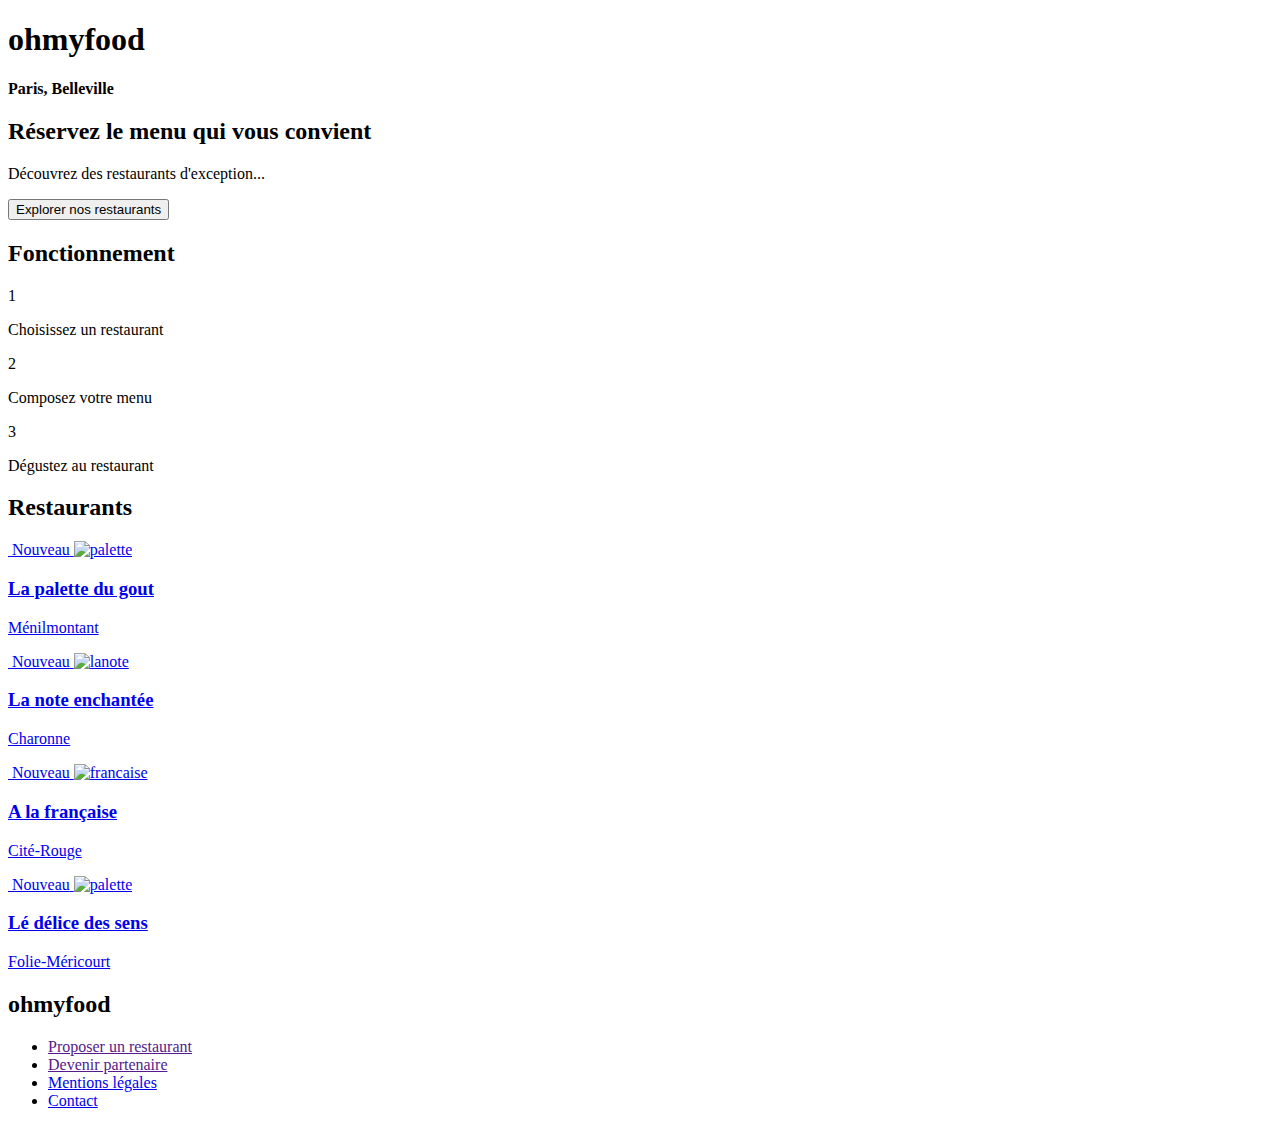
==== index.html @ 58472e7c "Add files via upload" ====
<!DOCTYPE html>
<html lang="en">
    <head>
        <meta charset="UTF-8">
        <meta name="viewport" content="width=device-width, initial-scale=1.0">
        <link rel="stylesheet" href="https://use.fontawesome.com/releases/v5.15.1/css/all.css" integrity="sha384-vp86vTRFVJgpjF9jiIGPEEqYqlDwgyBgEF109VFjmqGmIY/Y4HV4d3Gp2irVfcrp" crossorigin="anonymous">
        <link href="https://fonts.googleapis.com/css2?family=Shrikhand&display=swap" rel="stylesheet" />
        <link href="https://fonts.googleapis.com/css2?family=Roboto&display=swap" rel="stylesheet" />
        <title>ohmyfood</title>
    <link rel="stylesheet" href="sass/style.css">
    </head>
    <body>
        <header class="header-title">
            <h1>ohmyfood</h1>
            <div class="wrapper">
            <nav class="localisation">
                <i class="fas fa-map-marker-alt mapmarker"></i>
                <p><strong> Paris, Belleville</strong></p>
            </div>
            </nav>
        
        <section class="discover">
            <h2 class="reserve">Réservez le menu qui vous convient</h2>
            <p>Découvrez des restaurants d'exception...</p>
            <button type="submit" class="btn">Explorer nos restaurants</button>
            <div class="container"> 
        </section>
        </header>
    
        <section class="index-section-function">
            <h2 class="index">Fonctionnement</h2>
            <div class="index-function">
              <div class="index-block">
                <div class="step">1</div>
                <i class="fas fa-mobile-alt"></i>
                <p>Choisissez un restaurant</p>
              </div>
              <div class="index-block">
                <div class="step">2</div>
                <i class="fas fa-list"></i>
                <p>Composez votre menu</p>
              </div>
              <div class="index-block">
                <div class="step">3</div>
                <i class="fas fa-store"></i>
                <p>Dégustez au restaurant</p>
              </div>
            </div>
          </section>
    
          <section class="index-section-restos">
            <h2 class="index">Restaurants</h2>
            <div class="index-restaurants">
                <a href="palettegout.html">
                    <image>
                      <span class="click-new">Nouveau</span>
                      <img class="view" src="../images/palette.jpg" 
                       alt="palette" src="../images/palette.jpg" />
                      <caption>
                        <div>
                          <h3 class="index">La palette du gout</h3>
                          <i class="fas fa-heart"></i>
                        </div>
                        <p>Ménilmontant</p>
                      </caption>
                    </image>
                </a>
    
                <a href="lanote.html">
                    <image>
                      <span class="click-new">Nouveau</span>
                      <img class="view" src="../images/lanote.jpg" 
                       alt="lanote" src="../images/lanote.jpg" />
                      <caption>
                        <div>
                          <h3 class="index">La note enchantée</h3>
                          <i class="fas fa-heart"></i>
                        </div>
                        <p>Charonne</p>
                      </caption>
                    </image>
                </a>
    
                <a href="alafrancaise.html">
                    <image>
                      <span class="click-new">Nouveau</span>
                      <img class="view" src="../images/francaise.jpg" 
                       alt="francaise" src="../images/francaise.jpg" />
                      <caption>
                        <div>
                          <h3 class="index">A la française</h3>
                          <i class="fas fa-heart"></i>
                        </div>
                        <p>Cité-Rouge</p>
                      </caption>
                    </image>
                </a>
    
                <a href="ledélice.html">
                    <image>
                      <span class="click-new">Nouveau</span>
                      <img class="view" src="../images/délice.jpg" 
                       alt="palette" src="../images/délice.jpg" />
                      <caption>
                        <div>
                          <h3 class="index">Lé délice des sens</h3>
                          <i class="fas fa-heart"></i>
                        </div>
                        <p>Folie-Méricourt</p>
                      </caption>
                    </image>
                </a>
            </div>
      </section>
      <footer class="footer">
        <h2 class="footer">ohmyfood</h2>
        <ul>
          <li><i class="fas fa-utensils"></i><a href=""> Proposer un restaurant</a></li>
          <li><i class="fas fa-hands-helping"></i><a href=""> Devenir partenaire</a></li>
          <li><a href="#">Mentions légales</a></li>
          <li><a href="mailto:ohmyfood@yahoo.fr">Contact</a></li>
        </ul>
      </footer>    
    </body>
    </html>
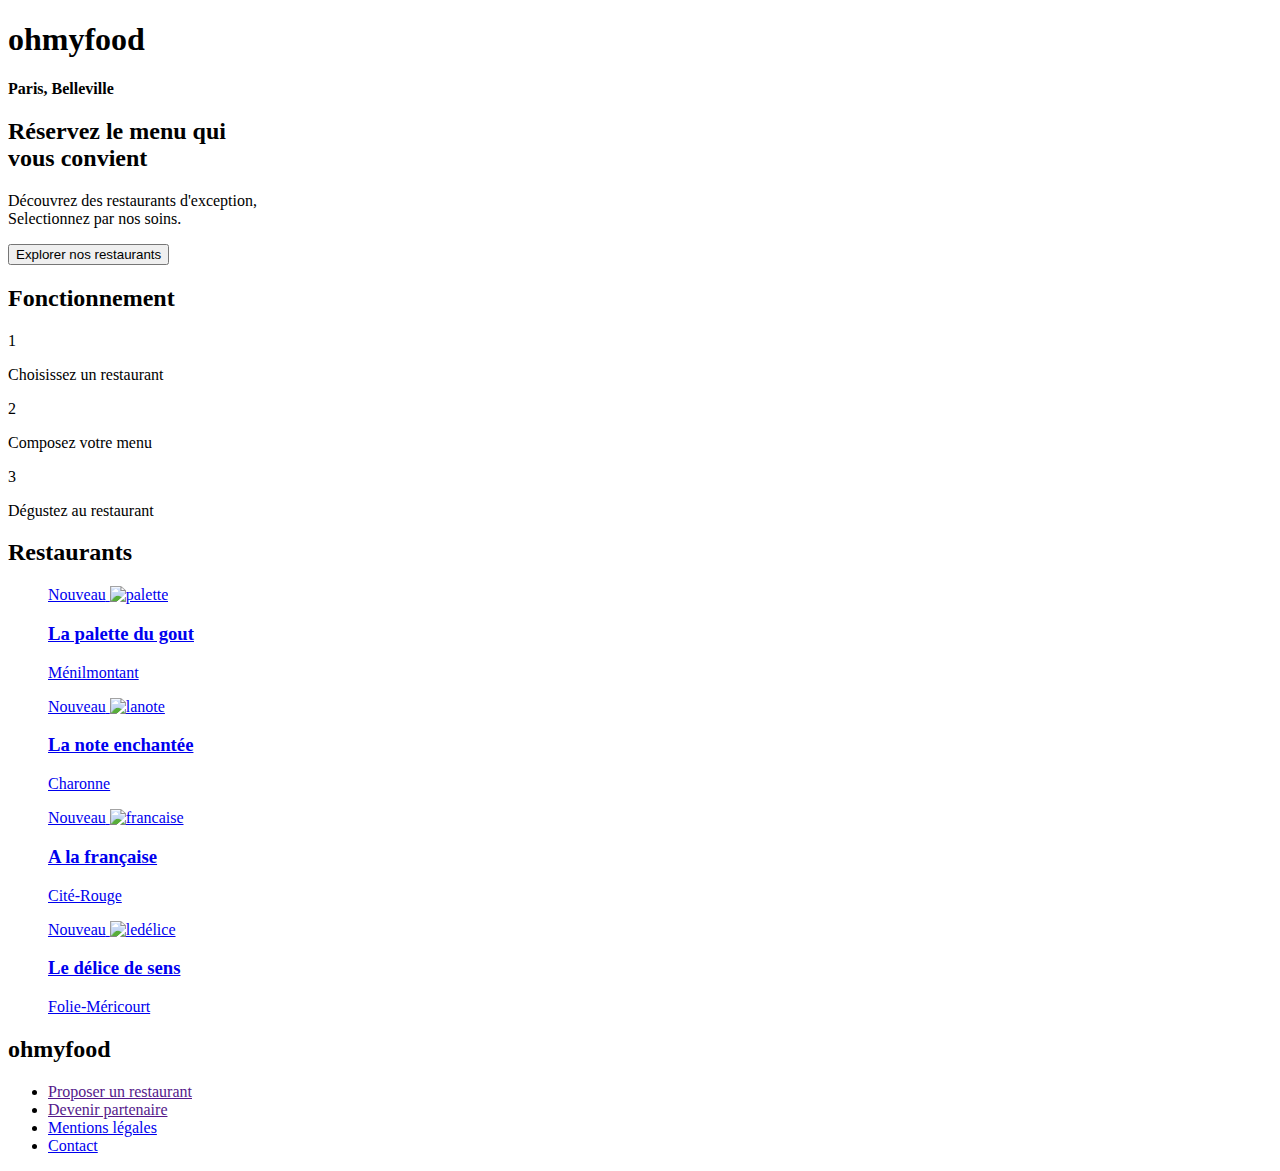
==== commit fc26acbf: "Add files via upload" ====
--- a/index.html
+++ b/index.html
@@ -1,125 +1,132 @@
 <!DOCTYPE html>
-<html lang="en">
-    <head>
-        <meta charset="UTF-8">
-        <meta name="viewport" content="width=device-width, initial-scale=1.0">
-        <link rel="stylesheet" href="https://use.fontawesome.com/releases/v5.15.1/css/all.css" integrity="sha384-vp86vTRFVJgpjF9jiIGPEEqYqlDwgyBgEF109VFjmqGmIY/Y4HV4d3Gp2irVfcrp" crossorigin="anonymous">
-        <link href="https://fonts.googleapis.com/css2?family=Shrikhand&display=swap" rel="stylesheet" />
-        <link href="https://fonts.googleapis.com/css2?family=Roboto&display=swap" rel="stylesheet" />
-        <title>ohmyfood</title>
-    <link rel="stylesheet" href="sass/style.css">
-    </head>
-    <body>
-        <header class="header-title">
-            <h1>ohmyfood</h1>
-            <div class="wrapper">
-            <nav class="localisation">
-                <i class="fas fa-map-marker-alt mapmarker"></i>
-                <p><strong> Paris, Belleville</strong></p>
-            </div>
-            </nav>
-        
-        <section class="discover">
-            <h2 class="reserve">Réservez le menu qui vous convient</h2>
-            <p>Découvrez des restaurants d'exception...</p>
-            <button type="submit" class="btn">Explorer nos restaurants</button>
-            <div class="container"> 
-        </section>
-        </header>
+<html lang="fr">
+<head>
+    <meta charset="UTF-8">
+    <meta name="viewport" content="width=device-width, initial-scale=1.0">
+    <link rel="stylesheet" href="https://use.fontawesome.com/releases/v5.15.1/css/all.css" integrity="sha384-vp86vTRFVJgpjF9jiIGPEEqYqlDwgyBgEF109VFjmqGmIY/Y4HV4d3Gp2irVfcrp" crossorigin="anonymous">
+    <link href="https://fonts.googleapis.com/css2?family=Shrikhand&display=swap" rel="stylesheet" />
+    <link href="https://fonts.googleapis.com/css2?family=Roboto&display=swap" rel="stylesheet" />
+    <title>ohmyfood</title>
+    <link rel="stylesheet" href="css/style.css">
+</head>
+
+<body>
+  <div class="spinner"></div>
+  <div class="resto-body">
+    <header class="header-title">
+      <h1>ohmyfood</h1>
+        <div class="wrapper">
+          <nav class="localisation">
+            <i class="fas fa-map-marker-alt mapmarker"></i>
+            <p><strong> Paris, Belleville</strong></p>
+          </nav>
+        </div>
     
-        <section class="index-section-function">
-            <h2 class="index">Fonctionnement</h2>
-            <div class="index-function">
-              <div class="index-block">
-                <div class="step">1</div>
-                <i class="fas fa-mobile-alt"></i>
-                <p>Choisissez un restaurant</p>
+      <section class="discover">
+        <h2 class="reserve">Réservez le menu qui</br> vous convient</h2>
+        <p>Découvrez des restaurants d'exception,</br> Selectionnez par nos soins.</p>
+        <button type="submit" class="btn">Explorer nos restaurants</button>
+      </section>
+    </header>
+    
+    <section class="index-function">
+      <h2 class="index">Fonctionnement</h2>
+      <div class="index-function">
+        <div class="index-block">
+          <div class="step">1</div>
+          <i class="fas fa-mobile-alt"></i>
+          <p>Choisissez un restaurant</p>
+        </div>
+
+        <div class="index-block">
+          <div class="step">2</div>
+          <i class="fas fa-list"></i>
+          <p>Composez votre menu</p>
+        </div>
+
+        <div class="index-block">
+          <div class="step">3</div>
+          <i class="fas fa-store"></i>
+          <p>Dégustez au restaurant</p>
+        </div>
+      </div>
+    </section>
+
+    <section class="index-restos">
+      <h2 class="index">Restaurants</h2>
+      <div class="index-restaurants">
+        <a href="palettegout.html">
+          <figure>
+            <span class="click-new">Nouveau</span>
+            <img class="img" src="images/palettegout.jpg"alt="palette" src="images/palettegout.jpg" />
+            <figcaption>
+              <div>
+                <h3 class="index">La palette du gout</h3>
+                <i class="fas fa-heart"></i><i class="fas hidden fa-heart"></i>
               </div>
-              <div class="index-block">
-                <div class="step">2</div>
-                <i class="fas fa-list"></i>
-                <p>Composez votre menu</p>
+              <p>Ménilmontant</p>
+            </figcaption>
+            
+          </figure>
+        </a>
+             
+        <a href="enchantée.html">
+          <figure>
+            <span class="click-new">Nouveau</span>
+            <img class="img" src="images/enchantee.jpg" 
+                   alt="lanote" src="images/enchantee.jpg" />
+            <figcaption>
+              <div>
+                <h3 class="index">La note enchantée</h3>
+                <i class="fas fa-heart"></i><i class="fas hidden fa-heart"></i>
               </div>
-              <div class="index-block">
-                <div class="step">3</div>
-                <i class="fas fa-store"></i>
-                <p>Dégustez au restaurant</p>
+              <p>Charonne</p>      
+            </figcaption>
+          </figure>
+        </a>
+
+        <a href="française.html">
+          <figure>
+            <span class="click-new">Nouveau</span>
+            <img class="img" src="images/francaise.jpg" 
+                   alt="francaise" src="images/francaise.jpg" />
+            <figcaption>
+              <div>
+                <h3 class="index">A la française</h3>
+                <i class="fas fa-heart"></i><i class="fas hidden fa-heart"></i>
               </div>
-            </div>
-          </section>
-    
-          <section class="index-section-restos">
-            <h2 class="index">Restaurants</h2>
-            <div class="index-restaurants">
-                <a href="palettegout.html">
-                    <image>
-                      <span class="click-new">Nouveau</span>
-                      <img class="view" src="../images/palette.jpg" 
-                       alt="palette" src="../images/palette.jpg" />
-                      <caption>
-                        <div>
-                          <h3 class="index">La palette du gout</h3>
-                          <i class="fas fa-heart"></i>
-                        </div>
-                        <p>Ménilmontant</p>
-                      </caption>
-                    </image>
-                </a>
-    
-                <a href="lanote.html">
-                    <image>
-                      <span class="click-new">Nouveau</span>
-                      <img class="view" src="../images/lanote.jpg" 
-                       alt="lanote" src="../images/lanote.jpg" />
-                      <caption>
-                        <div>
-                          <h3 class="index">La note enchantée</h3>
-                          <i class="fas fa-heart"></i>
-                        </div>
-                        <p>Charonne</p>
-                      </caption>
-                    </image>
-                </a>
-    
-                <a href="alafrancaise.html">
-                    <image>
-                      <span class="click-new">Nouveau</span>
-                      <img class="view" src="../images/francaise.jpg" 
-                       alt="francaise" src="../images/francaise.jpg" />
-                      <caption>
-                        <div>
-                          <h3 class="index">A la française</h3>
-                          <i class="fas fa-heart"></i>
-                        </div>
-                        <p>Cité-Rouge</p>
-                      </caption>
-                    </image>
-                </a>
-    
-                <a href="ledélice.html">
-                    <image>
-                      <span class="click-new">Nouveau</span>
-                      <img class="view" src="../images/délice.jpg" 
-                       alt="palette" src="../images/délice.jpg" />
-                      <caption>
-                        <div>
-                          <h3 class="index">Lé délice des sens</h3>
-                          <i class="fas fa-heart"></i>
-                        </div>
-                        <p>Folie-Méricourt</p>
-                      </caption>
-                    </image>
-                </a>
-            </div>
-      </section>
-      <footer class="footer">
-        <h2 class="footer">ohmyfood</h2>
-        <ul>
-          <li><i class="fas fa-utensils"></i><a href=""> Proposer un restaurant</a></li>
-          <li><i class="fas fa-hands-helping"></i><a href=""> Devenir partenaire</a></li>
-          <li><a href="#">Mentions légales</a></li>
-          <li><a href="mailto:ohmyfood@yahoo.fr">Contact</a></li>
-        </ul>
-      </footer>    
-    </body>
-    </html>+              <p>Cité-Rouge</p>
+            </figcaption>
+          </figure>
+        </a>
+
+        <a href="délice.html">
+          <figure>
+            <span class="click-new">Nouveau</span>
+            <img class="img" src="images/délice.jpg" 
+                   alt="ledélice" src="images/délice.jpg" />
+            <figcaption>
+              <div>
+                <h3 class="index">Le délice de sens</h3>
+                <i class="fas fa-heart"></i><i class="fas hidden fa-heart"></i>
+              </div>
+              <p>Folie-Méricourt</p>
+            </figcaption>
+          </figure>
+        </a>
+      </div>
+    </section>
+
+    <footer class="footer">
+      <h2 class="footer">ohmyfood</h2>
+      <ul>
+        <li><i class="fas fa-utensils"></i><a href=""> Proposer un restaurant</a></li>
+        <li><i class="fas fa-hands-helping"></i><a href=""> Devenir partenaire</a></li>
+        <li><a href="#">Mentions légales</a></li>
+        <li><a href="mailto:ohmyfood@yahoo.fr">Contact</a></li>  
+      </ul>
+    </footer>  
+  </div> 
+
+</body>
+</html>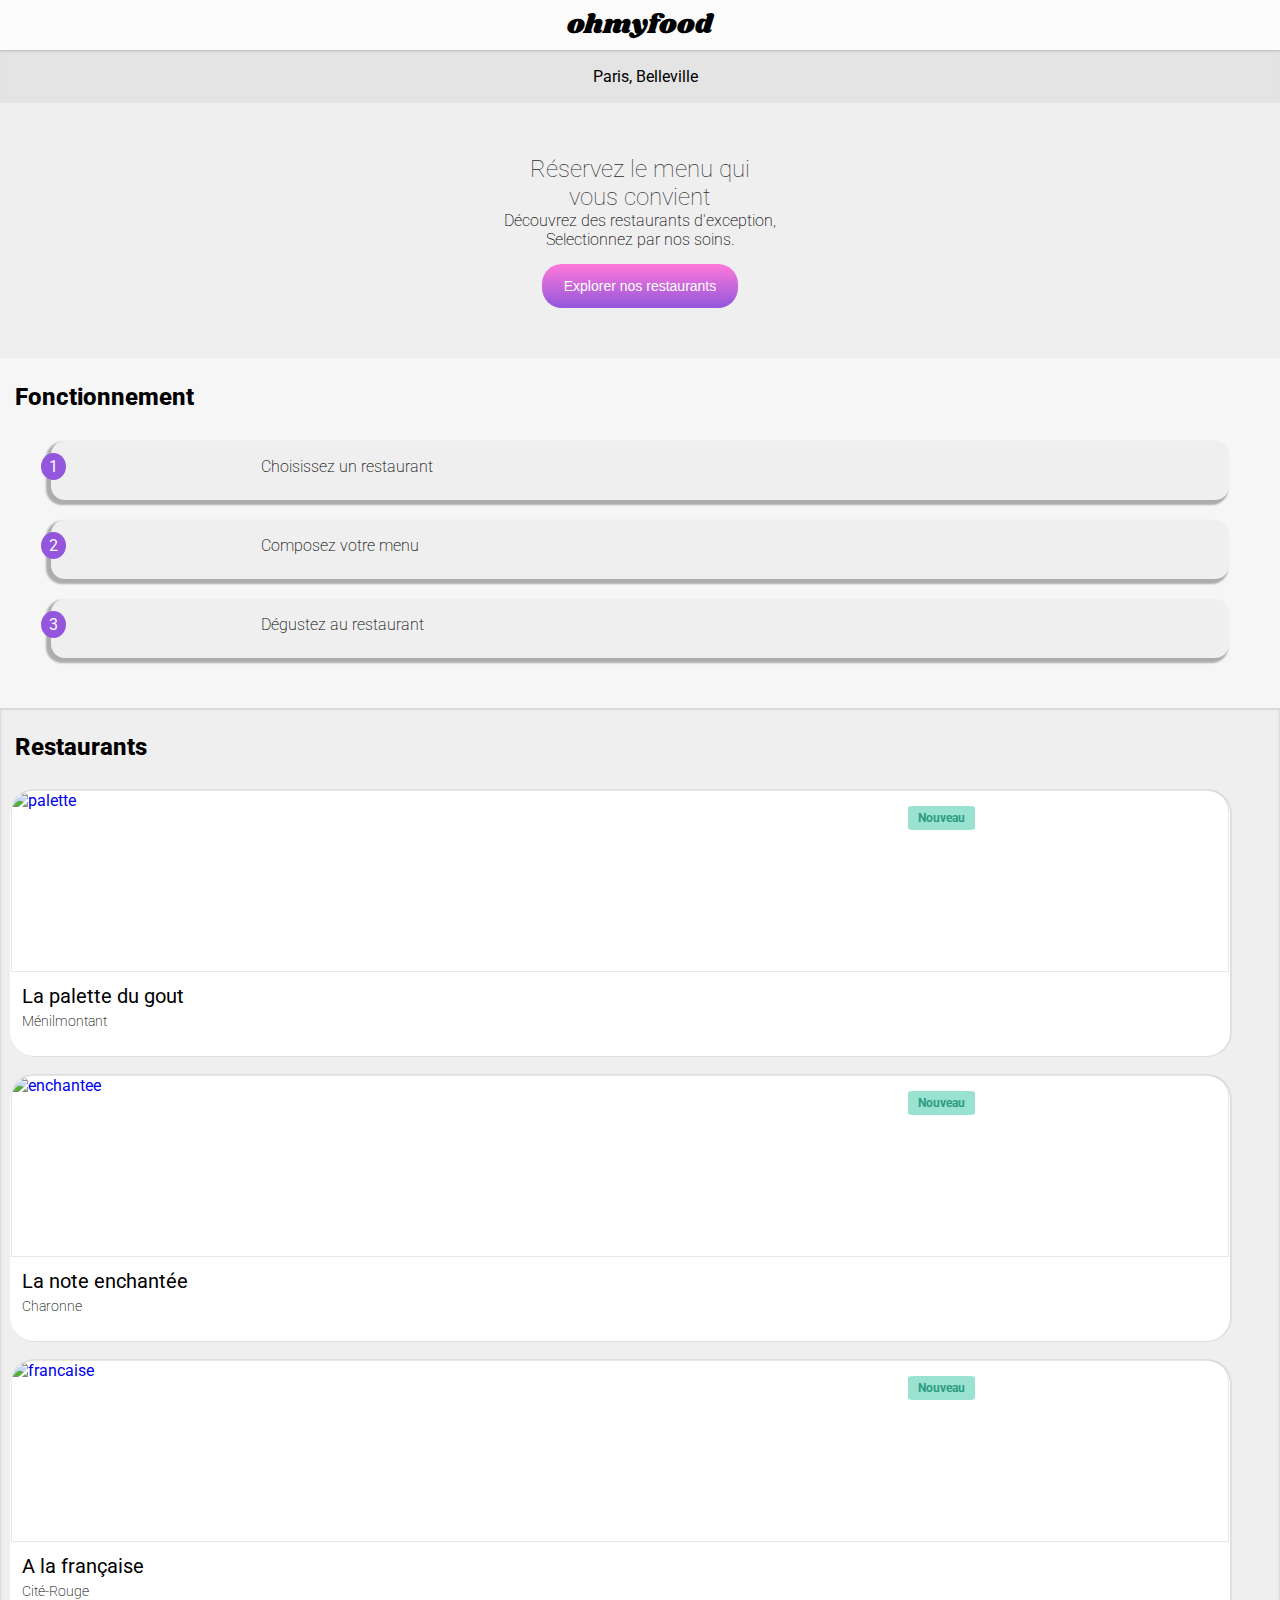
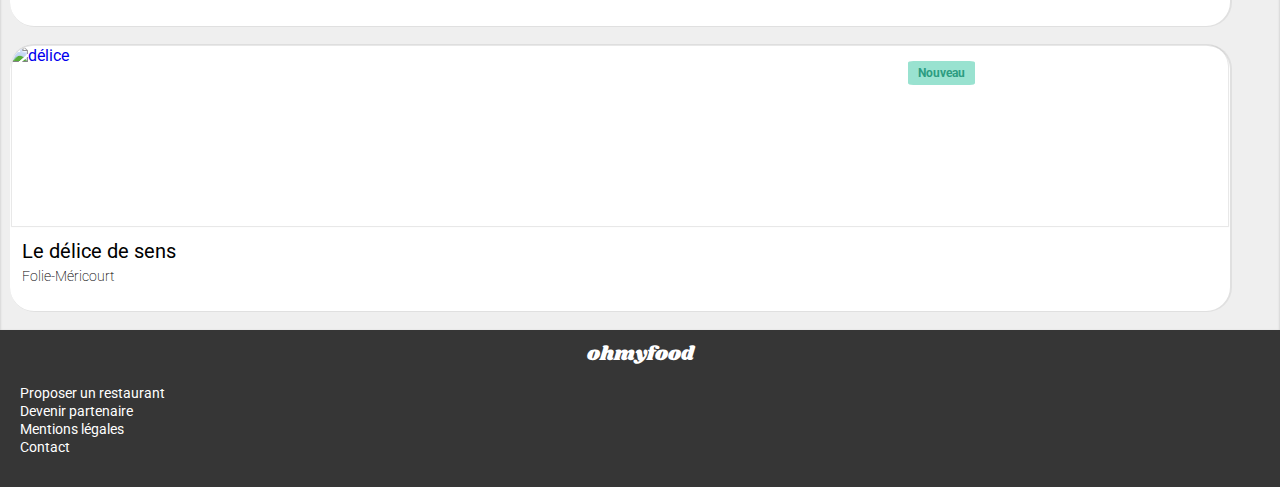
==== commit 14139400: "Add files via upload" ====
--- a/index.html
+++ b/index.html
@@ -6,59 +6,63 @@
     <link rel="stylesheet" href="https://use.fontawesome.com/releases/v5.15.1/css/all.css" integrity="sha384-vp86vTRFVJgpjF9jiIGPEEqYqlDwgyBgEF109VFjmqGmIY/Y4HV4d3Gp2irVfcrp" crossorigin="anonymous">
     <link href="https://fonts.googleapis.com/css2?family=Shrikhand&display=swap" rel="stylesheet" />
     <link href="https://fonts.googleapis.com/css2?family=Roboto&display=swap" rel="stylesheet" />
+    <link rel="stylesheet" href="css/style.css">
     <title>ohmyfood</title>
-    <link rel="stylesheet" href="css/style.css">
 </head>
 
 <body>
-  <div class="spinner"></div>
+  <div class="ball-spin">
+    <div class="load-ball load-ball--index load-ball-spin load-ball-spin--index">
+    </div>
+  </div>
+  <header class="header-title">
+    <h1>ohmyfood</h1>
+  </header>
+
   <div class="resto-body">
-    <header class="header-title">
-      <h1>ohmyfood</h1>
-        <div class="wrapper">
-          <nav class="localisation">
-            <i class="fas fa-map-marker-alt mapmarker"></i>
-            <p><strong> Paris, Belleville</strong></p>
-          </nav>
-        </div>
     
-      <section class="discover">
-        <h2 class="reserve">Réservez le menu qui</br> vous convient</h2>
-        <p>Découvrez des restaurants d'exception,</br> Selectionnez par nos soins.</p>
-        <button type="submit" class="btn">Explorer nos restaurants</button>
-      </section>
-    </header>
-    
-    <section class="index-function">
+      <nav class="localisation">
+        <i class="fas fa-map-marker-alt mapmarker"></i>
+        <p><strong>Paris, Belleville</strong></p>
+      </nav>
+        
+    <section class="discover">
+      <h2 class="reserve">Réservez le menu qui<br> vous convient</h2>
+      <p>Découvrez des restaurants d'exception,<br> Selectionnez par nos soins.</p>
+      <button type="submit" class="btn">Explorer nos restaurants</button>
+    </section>
+
+    <section class="section-function">
       <h2 class="index">Fonctionnement</h2>
-      <div class="index-function">
-        <div class="index-block">
+      <div class="function">
+        <div class="section-block">
           <div class="step">1</div>
           <i class="fas fa-mobile-alt"></i>
           <p>Choisissez un restaurant</p>
         </div>
-
-        <div class="index-block">
+  
+        <div class="section-block">
           <div class="step">2</div>
           <i class="fas fa-list"></i>
           <p>Composez votre menu</p>
         </div>
-
-        <div class="index-block">
+  
+        <div class="section-block">
           <div class="step">3</div>
           <i class="fas fa-store"></i>
           <p>Dégustez au restaurant</p>
         </div>
       </div>
     </section>
-
-    <section class="index-restos">
+  
+    <section class="section-restos">
       <h2 class="index">Restaurants</h2>
-      <div class="index-restaurants">
+      <div class="section-restaurants">
         <a href="palettegout.html">
           <figure>
             <span class="click-new">Nouveau</span>
-            <img class="img" src="images/palettegout.jpg"alt="palette" src="images/palettegout.jpg" />
+            <div class="img"><img src="../images/palettegout.jpg" class="img" alt="palette"/></div>
+            
             <figcaption>
               <div>
                 <h3 class="index">La palette du gout</h3>
@@ -73,8 +77,8 @@
         <a href="enchantée.html">
           <figure>
             <span class="click-new">Nouveau</span>
-            <img class="img" src="images/enchantee.jpg" 
-                   alt="lanote" src="images/enchantee.jpg" />
+            <div class="img"><img src="../images/enchantee.jpg" class="img" alt="enchantee"/></div>
+            
             <figcaption>
               <div>
                 <h3 class="index">La note enchantée</h3>
@@ -84,12 +88,12 @@
             </figcaption>
           </figure>
         </a>
-
+  
         <a href="française.html">
           <figure>
             <span class="click-new">Nouveau</span>
-            <img class="img" src="images/francaise.jpg" 
-                   alt="francaise" src="images/francaise.jpg" />
+            <div class="img"><img src="../images/francaise.jpg" class="img" alt="francaise"/></div>
+            
             <figcaption>
               <div>
                 <h3 class="index">A la française</h3>
@@ -99,12 +103,12 @@
             </figcaption>
           </figure>
         </a>
-
+  
         <a href="délice.html">
           <figure>
             <span class="click-new">Nouveau</span>
-            <img class="img" src="images/délice.jpg" 
-                   alt="ledélice" src="images/délice.jpg" />
+            <div class="img"><img src="../images/délice.jpg" class="img" alt="délice"/></div>
+            
             <figcaption>
               <div>
                 <h3 class="index">Le délice de sens</h3>
@@ -117,16 +121,17 @@
       </div>
     </section>
 
-    <footer class="footer">
-      <h2 class="footer">ohmyfood</h2>
-      <ul>
-        <li><i class="fas fa-utensils"></i><a href=""> Proposer un restaurant</a></li>
-        <li><i class="fas fa-hands-helping"></i><a href=""> Devenir partenaire</a></li>
-        <li><a href="#">Mentions légales</a></li>
-        <li><a href="mailto:ohmyfood@yahoo.fr">Contact</a></li>  
-      </ul>
-    </footer>  
-  </div> 
+  </div>
 
-</body>
+  <footer class="foot">
+    <h2 class="footer">ohmyfood</h2>
+     <ul>
+      <li><i class="fas fa-utensils"></i><a href=""> Proposer un restaurant</a></li>
+      <li><i class="fas fa-hands-helping"></i><a href=""> Devenir partenaire</a></li>
+      <li><a href="#">Mentions légales</a></li>
+      <li><a href="mailto:ohmyfood@sfr.fr"> Contact</a></li>
+    </ul>
+  </footer>
+  
+  </body>
 </html>--- a/css/style.css
+++ b/css/style.css
@@ -0,0 +1,846 @@
+.load-ball {
+  margin: 30px 50%;
+  width: 40px;
+  height: 40px;
+  opacity: 0;
+  position: absolute;
+}
+
+.load-ball.load-ball--index {
+  margin: 200px 40%;
+  width: 30%;
+  opacity: 0;
+}
+
+.load-ball-spin {
+  animation: load-ball-spin 5s linear;
+}
+
+.load-ball-spin.load-ball-spin--index {
+  animation: load-ball-spin-index 5s alternate;
+}
+
+.load-ball-spin:before {
+  border-radius: 50%;
+  content: "";
+  width: 25px;
+  height: 25px;
+  background-color: #9b56dc;
+  position: absolute;
+  top: 0;
+  left: 0;
+  animation: load-ball-spin-before 4s;
+}
+
+.load-ball-spin:after {
+  border-radius: 50%;
+  content: "";
+  width: 20px;
+  height: 20px;
+  box-sizing: border-box;
+  background-color: #e079ff;
+  position: absolute;
+  bottom: 0;
+  right: 0;
+  animation: load-ball-spin-after 4s;
+}
+
+.ball-spin {
+  display: block;
+  top: 0;
+  left: 0;
+  width: 100%;
+  height: 100%;
+  background-color: white;
+  z-index: 1;
+  animation: ball-spin 8s;
+}
+
+@keyframes load-ball-spin {
+  0% {
+    opacity: 1;
+    transform: rotate(0);
+  }
+  50% {
+    transform: rotate(360deg);
+  }
+}
+
+@keyframes load-ball-spin-index {
+  0% {
+    opacity: 1;
+    transform: rotate(0);
+    transform: scale(4);
+  }
+  25% {
+    transform: rotate(-360deg);
+  }
+}
+
+@keyframes load-ball-spin-before {
+  0% {
+    background: #00fff2;
+    transform: translate(-10px, -10px);
+  }
+  50% {
+    background: #ff2ded;
+    transform: translate(-5px, -5px);
+  }
+  75% {
+    background: #aa00ff;
+    transform: translate(0, 0);
+  }
+  100% {
+    background: #ff7300;
+    transform: translate(-10px, -10px);
+  }
+}
+
+@keyframes load-ball-spin-after {
+  0% {
+    background: #00e1ff;
+    transform: translate(5px, 5px);
+  }
+  25% {
+    background: #9356dc;
+    transform: rotate(0deg);
+  }
+  50% {
+    background: #ff00d48c;
+    transform: translate(5px, 5px);
+  }
+  100% {
+    transform: translate(10px, 10px);
+    background: #eb8b31;
+  }
+}
+
+@keyframes ball-spin {
+  0% {
+    z-index: 1;
+    position: fixed;
+  }
+  75% {
+    z-index: 1;
+  }
+  100% {
+    z-index: -1;
+  }
+}
+
+@keyframes box-appear {
+  0% {
+    opacity: 0;
+    margin-top: -300px;
+  }
+  65% {
+    opacity: 0;
+  }
+  100% {
+    opacity: 1;
+    margin-top: 0px;
+  }
+}
+
+@keyframes check-appear {
+  from {
+    margin-left: 110%;
+  }
+  to {
+    margin-left: 90%;
+  }
+}
+
+@keyframes move-price {
+  from {
+    margin-right: 0%;
+  }
+  to {
+    margin-right: 20%;
+  }
+}
+
+@keyframes check-rotate {
+  from {
+    transform: rotate(0);
+  }
+  to {
+    transform: rotate(1440deg);
+  }
+}
+
+html {
+  max-width: 100%;
+  overflow-x: hidden;
+}
+
+body {
+  margin: 0px;
+  padding: 0px;
+  display: flex;
+  flex-direction: column;
+}
+
+.header-title {
+  padding: 0px;
+  margin: 0px;
+}
+
+.fas.back {
+  position: absolute;
+  color: #2c2c2c;
+  margin-right: 90%;
+  padding: 0px;
+}
+
+.image {
+  max-width: 100%;
+  height: auto;
+}
+
+.main-menu {
+  margin-top: -30px;
+  background-color: #EFEFEF;
+  border-radius: 50px 50px 0px 0px;
+}
+
+.plat-type {
+  overflow: hidden;
+  min-height: 150px;
+}
+
+h2.resto {
+  font-size: 24px;
+  font-weight: 400;
+  font-family: "Shrikhand";
+  color: black;
+  margin: 20px 5% 0px;
+}
+
+h2.plat-title {
+  font-size: 16px;
+  font-family: "Roboto";
+  font-weight: 200;
+  margin: 10px;
+  position: relative;
+}
+
+h2 {
+  font-size: 16px;
+  font-weight: 100;
+  color: #2c2c2c;
+  margin: 25px 6% 20px;
+}
+
+h2.plat-title::after {
+  content: "";
+  position: absolute;
+  width: 40px;
+  display: block;
+  height: 3px;
+  background-color: #99e2d0;
+  bottom: -5px;
+}
+
+/*/block plat-menu/*/
+.plat-box {
+  margin: 14px;
+  padding: 0px 25px 0px 5px;
+  border-radius: 14px;
+  background-color: white;
+  box-shadow: 2px 2px 5px 2px #ddddddfa;
+  animation: box-appear 1.5s;
+  overflow: hidden;
+}
+
+h3 {
+  font-size: 16px;
+  font-weight: 400;
+  color: black;
+  margin: 15px 0px 0px;
+}
+
+.plat-desc {
+  display: flex;
+  flex-direction: row;
+  font-weight: bold;
+  justify-content: space-between;
+  align-items: baseline;
+  width: 100%;
+}
+
+.plat-box h4 {
+  text-overflow: ellipsis;
+  white-space: nowrap;
+  overflow: hidden;
+  max-width: 70%;
+}
+
+h4 {
+  font-size: 14px;
+  font-weight: 200;
+  color: #2c2c2c;
+  margin: 2px -50px 10px 0px;
+}
+
+.prix {
+  font-size: 12px;
+  margin-right: 0px;
+}
+
+.plat-box:hover .prix {
+  animation: move-price 0.5s;
+  margin-right: 20%;
+}
+
+span {
+  display: flex;
+  flex-direction: row;
+  justify-content: space-between;
+  align-items: baseline;
+}
+
+.plat-box:hover .check-appear {
+  display: block;
+  position: relative;
+  height: 100px;
+  margin-top: -100px;
+  margin-left: 93%;
+  width: 100px;
+  animation: check-appear 0.5s;
+}
+
+.check-appear {
+  display: none;
+  background-color: #99e2d0;
+}
+
+span {
+  /*/display: flex;/*/
+  flex-direction: row;
+  justify-content: space-between;
+  align-items: baseline;
+}
+
+.plat-box:hover h4 {
+  text-overflow: ellipsis;
+  white-space: nowrap;
+  overflow: hidden;
+  width: 80%;
+}
+
+.fas.fa-check {
+  background-color: white;
+  margin: 12%;
+  border-radius: 50%;
+  color: #99e2d0;
+  padding: 2px;
+}
+
+.plat-box:hover .fa-check {
+  margin: 50% 10px;
+  animation: check-appear 0.5s;
+}
+
+.fas-title .fas:not(.hidden) {
+  margin-top: -35px;
+  position: absolute;
+  margin-left: 83%;
+  font-size: 20px;
+  -webkit-text-stroke: 1px black;
+  color: transparent;
+}
+
+.fas-title .fas:not(.hidden):hover {
+  opacity: 0;
+}
+
+.fas-title .fas.hidden {
+  margin-top: -36px;
+  position: absolute;
+  margin-left: 83%;
+  opacity: 0;
+  font-size: 20px;
+  -webkit-text-stroke: black;
+  transition: 0.5s ease-out;
+  background: linear-gradient(210deg, #ff79da, #9356dc, #ff2dc5, #ffbc2d, #ff7300) right;
+  -webkit-background-clip: text;
+  -webkit-text-fill-color: transparent;
+  background-size: 0%;
+}
+
+.fas-title .fas.hidden:hover {
+  opacity: 1;
+  background-size: 100%;
+  cursor: pointer;
+}
+
+.btn {
+  border-radius: 40px 40px 40px 40px;
+  padding: 15px 20px;
+  margin-bottom: 20px;
+  background: linear-gradient(#ff79da, #9356dc);
+  border-style: hidden;
+  font-size: 15px;
+  font-weight: 400;
+  color: white;
+  margin: 0px 0px 40px;
+  box-shadow: 2px 2px 5px 2px #EFEFEF;
+}
+
+.btn:hover {
+  background: linear-gradient(#ff79da, #9356dc);
+}
+
+.btn--order {
+  display: block;
+  margin: 40px auto 50px;
+  padding: 15px 40px;
+}
+
+figure {
+  margin: 0px 10% 0px 10px;
+  margin-right: 10%;
+  min-width: 96%;
+  height: 250px;
+  background-color: white;
+  border-radius: 20px 20px 20px 20px;
+  box-shadow: 2px 2px 5px 2px #dddddd;
+  display: flex;
+  flex-direction: row;
+  flex-wrap: wrap;
+}
+
+figure .fas.hidden:hover {
+  opacity: 1;
+  background-size: 100%;
+}
+
+body {
+  padding: 0;
+  margin: 0;
+  background-color: #fbfbfb;
+  width: 100%;
+  height: 100%;
+  z-index: -1;
+  font-family: "Roboto";
+}
+
+.resto-body {
+  justify-content: center;
+  margin: 0px;
+  padding: 0px;
+}
+
+header {
+  text-align: center;
+  font-family: "Shrikhand";
+}
+
+h1 {
+  font-size: 27px;
+  font-weight: 400;
+  color: black;
+  font-family: "Shrikhand";
+  margin: 5px;
+}
+
+/*/.gps-wrap {
+  max-width: 1200px;
+  margin: 5px;
+}/*/
+nav {
+  margin: 0px;
+  display: flex;
+  flex-direction: row;
+  align-items: center;
+  justify-content: center;
+  padding: 17px;
+  box-shadow: 2px 3px 3px 2px #9a9a9a;
+}
+
+.localisation {
+  background-color: #e4e4e4;
+  box-shadow: inset 0 3px 5px -5px #2c2c2c;
+}
+
+.fas.mapmarker {
+  color: #2c2c2c;
+  margin-right: 10px;
+  justify-content: center;
+}
+
+p {
+  font-family: "Roboto";
+  font-weight: 200;
+  font-size: 16px;
+  color: black;
+  margin: 0px 10px;
+}
+
+.discover {
+  background-color: #EFEFEF;
+  text-align: center;
+  opacity: 3.0;
+  box-shadow: 2px 2px 3px -3px rgba(0, 0, 0, 0.2);
+  padding-top: 30px;
+  padding-bottom: 30px;
+}
+
+.discover h2 {
+  margin: 22px 5% 0px;
+  font-size: 24px;
+  font-weight: 800 strong;
+  font-family: "Roboto";
+  color: #2c2c2c;
+}
+
+.discover .reserve p {
+  margin: 0px 10px 5px;
+  padding-top: 8px;
+  font-family: "Roboto";
+  font-size: 18px;
+  font-weight: 200 strong;
+  color: black;
+  box-shadow: -1px 2px 1px 1px rgba(0, 0, 0, 0.2);
+}
+
+.discover .btn {
+  background: linear-gradient(#ff79da, #9356dc);
+  margin-top: 15px;
+  margin-bottom: 20px;
+  padding: 14px 22px;
+  border-radius: 20px;
+  border-style: hidden;
+  box-shadow: 0 px 2px 2px 2px rgba(5, 1, 1, 0.2);
+  font-size: 14px;
+}
+
+.section-block {
+  padding: 0px 20px 0px 10px;
+  margin: 12px;
+  margin: 20px 4%;
+  padding: 12px;
+  padding-bottom: 20px;
+  display: flex;
+  flex-direction: row;
+  align-items: baseline;
+  justify-content: left;
+  border-radius: 14px;
+  background-color: #EFEFEF;
+  font-weight: bold;
+  box-shadow: -3px 3px 2px 2px rgba(0, 0, 0, 0.3);
+}
+
+.section-block:hover {
+  background: linear-gradient(to right, rgba(213, 171, 238, 0.2), rgba(166, 86, 220, 0.2));
+}
+
+.step {
+  padding: 4px 8px;
+  margin-right: 4%;
+  margin-left: -22px;
+  border-radius: 50%;
+  background-color: #9356dc;
+  color: #fbfbfb;
+  font-weight: lighter;
+}
+
+div {
+  display: block;
+}
+
+.section-body section {
+  margin: 0px 0px;
+}
+
+.section-function {
+  display: flex;
+  flex-direction: column;
+  padding-bottom: 30px;
+  background-color: #f6f6f6;
+}
+
+.section-function .fas {
+  margin-right: 8%;
+  margin-left: 4%;
+  color: gray;
+  font-size: 16px;
+}
+
+.section-function .fas:hover {
+  color: #9356dc;
+}
+
+.section-function p {
+  font-family: "Roboto";
+  font-size: 16px;
+  color: black;
+  font-weight: 800 strong;
+}
+
+.section-restos {
+  display: flex;
+  flex-direction: column;
+  width: 100%;
+  background-color: #EFEFEF;
+  box-shadow: inset 0px 1px 2px 1px rgba(0, 0, 0, 0.1);
+}
+
+h2.index {
+  margin: 25px 15px 10px;
+  font-size: 24px;
+  font-weight: 800;
+  font-family: "Roboto";
+  color: black;
+  text-align: left;
+}
+
+h2.index-block {
+  margin: 25px 20px;
+  padding-top: 30px;
+}
+
+.section-restaurants a {
+  margin: 25px 20px;
+  width: 35%;
+}
+
+h3.index {
+  font-size: 20px;
+  font-weight: 500 strong;
+  color: black;
+  margin: 0px 10px 5px;
+}
+
+html {
+  font-family: "Roboto";
+}
+
+figure {
+  margin: 0px 10% 0px 10px;
+  padding: 1px 2px 2px 2px;
+  padding-bottom: 15px;
+  margin-right: 8%;
+  min-width: 95%;
+  height: 250px;
+  display: flex;
+  flex-direction: row;
+  flex-wrap: wrap;
+  background-color: white;
+  border-radius: 24px 24px 24px 24px;
+  box-shadow: 1px 0px 0px 1px #E0E0E0;
+}
+
+.click-new {
+  border-radius: 8%;
+  padding: 5px 10px;
+  margin-left: 70%;
+  margin-top: 15px;
+  position: absolute;
+  float: right;
+  background-color: #99e2d0;
+  color: #2c9c81;
+  font-size: 12px;
+  font-weight: bold;
+}
+
+.img {
+  width: 100%;
+  height: 180px;
+  overflow: hidden;
+  border-radius: 20px 20px 0px 0px;
+  box-shadow: 0px 0px 1px 1px rgba(0, 0, 0, 0.1);
+  display: block;
+  object-fit: cover;
+  padding: 0;
+}
+
+a {
+  text-decoration: none;
+  color: inherit;
+  color: white;
+}
+
+a:-webkit-any-link {
+  color: -webkit-link;
+  cursor: pointer;
+}
+
+/*/title and heart figure/*/
+.fas-title .fas:not(.hidden) {
+  margin-top: -35px;
+  position: absolute;
+  margin-left: 83%;
+  font-size: 20px;
+  -webkit-text-stroke: 1px black;
+  color: transparent;
+}
+
+.fas-title .fas:not(.hidden):hover {
+  opacity: 0;
+}
+
+.fas-title .fas.hidden {
+  margin-top: -36px;
+  position: absolute;
+  margin-left: 83%;
+  opacity: 0;
+  font-size: 21px;
+  -webkit-text-stroke: 1px black;
+  transition: 0.5s ease-out;
+  background: linear-gradient(210deg, #ff79da, #9356dc, #ff2dc5, #ffbc2d, #ff7300) right;
+  -webkit-background-clip: text;
+  -webkit-text-fill-color: transparent;
+  background-size: 0%;
+}
+
+.fas-title .fas.hidden:hover {
+  opacity: 1;
+  background-size: 100%;
+  cursor: pointer;
+}
+
+figure .fas:not(.hidden) {
+  margin-top: 0px;
+  position: absolute;
+  margin-left: 85%;
+  font-size: 20px;
+  -webkit-text-stroke: 1px black;
+  color: transparent;
+}
+
+figure .fas:not(.hidden):hover {
+  opacity: 0;
+}
+
+figure .fas.hidden {
+  margin-top: -1px;
+  position: absolute;
+  margin-left: 85%;
+  font-size: 20px;
+  -webkit-text-stroke: 1px white;
+  transition: 0.5s ease-out;
+  opacity: 0;
+  background-size: 0%;
+  background: linear-gradient(210deg, #ff79da, #9356dc, #ff2dc5, #ffbc2d, #ff7300) right;
+  -webkit-background-clip: text;
+  -webkit-text-fill-color: transparent;
+}
+
+figure .fas.hidden:hover {
+  opacity: 1;
+  background-size: 100%;
+}
+
+figcaption {
+  min-width: 98%;
+}
+
+figcaption div {
+  display: flex;
+  flex-direction: row;
+  justify-content: space-between;
+}
+
+figcaption p {
+  font-size: 14px;
+  font-weight: 200;
+  color: black;
+  text-align: left;
+  margin: 0px 10px;
+}
+
+.a {
+  text-decoration: none;
+  color: white;
+}
+
+.foot {
+  background-color: #363636;
+  display: flex;
+  text-align: left;
+  flex-direction: column;
+  justify-content: space-between;
+  font-family: "Shrikhand";
+  color: white;
+  padding: 10px;
+  margin: 0px;
+  line-height: 0.5em;
+}
+
+.foot h2.footer {
+  background-color: #363636;
+  font-family: "Shrikhand";
+  font-size: 20px;
+  color: white;
+  margin: 5px;
+  padding-top: 5px;
+}
+
+.foot ul {
+  list-style: none;
+  text-decoration: none;
+  font-family: "Roboto";
+  padding: 5px;
+}
+
+.foot a {
+  font-size: 14px;
+  color: white;
+}
+
+.foot li {
+  text-decoration: none;
+  padding: 5px;
+}
+
+@media screen and (min-width: 900px) {
+  header {
+    margin: 0px;
+    padding: 0px;
+    height: 40%;
+    overflow: hidden;
+  }
+  header .img {
+    object-fit: scale-down;
+  }
+  h2.resto {
+    text-align: center;
+  }
+  .plat-list {
+    padding-bottom: 100px;
+    margin-left: -20px;
+    margin-right: 20px;
+    display: flex;
+    flex-direction: row;
+    flex-wrap: wrap-reverse;
+  }
+  .plat-type {
+    flex: 3;
+  }
+  .footer {
+    margin: 0px;
+    text-align: center;
+  }
+  .btn--order {
+    position: absolute;
+    display: block;
+    height: 60px;
+    width: 90%;
+    margin: 60px 60px 20px 60px;
+  }
+  .fas.back {
+    margin-left: -5%;
+  }
+  .plat-box:hover .fa-check {
+    animation: check-appear 0.5s;
+  }
+  .fas-title .fas:not(.hidden) {
+    margin-left: 98%;
+  }
+  .fas-title .fas.hidden {
+    margin-left: 98%;
+  }
+}
+/*# sourceMappingURL=style.css.map */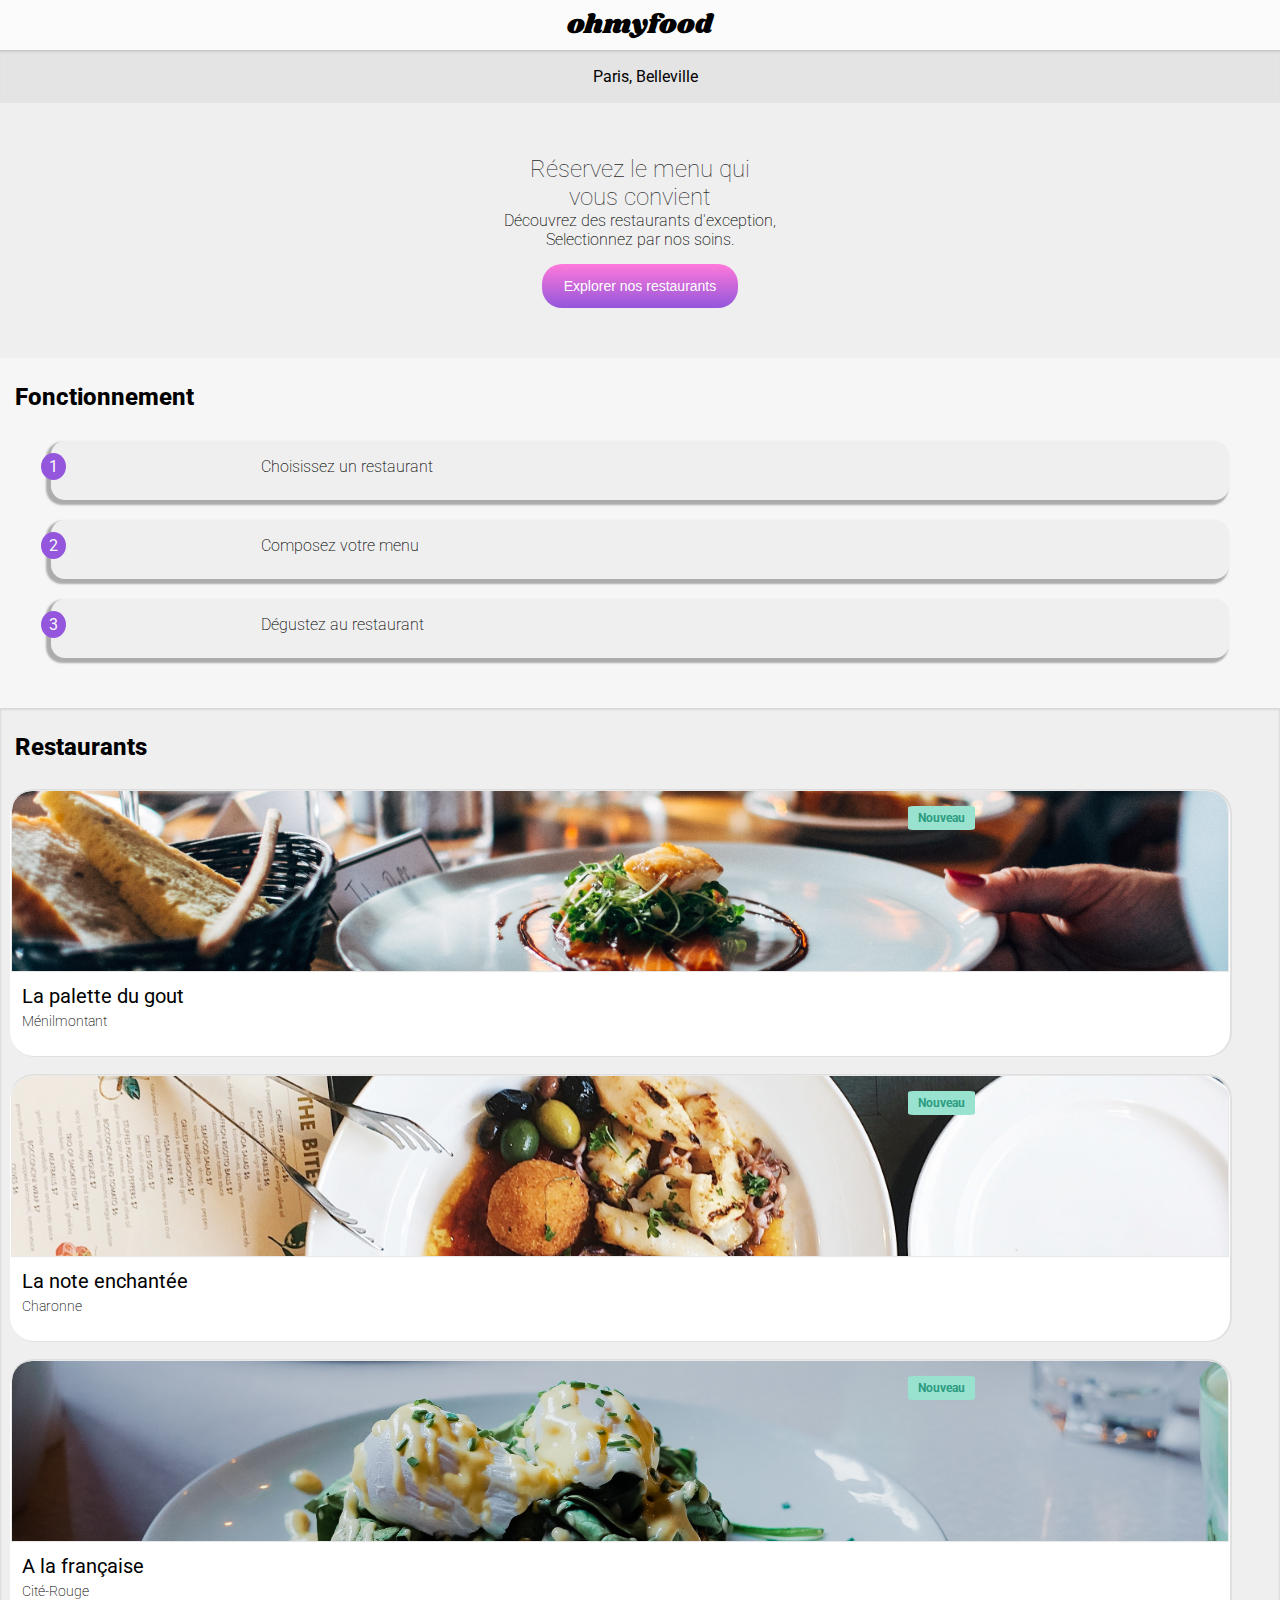
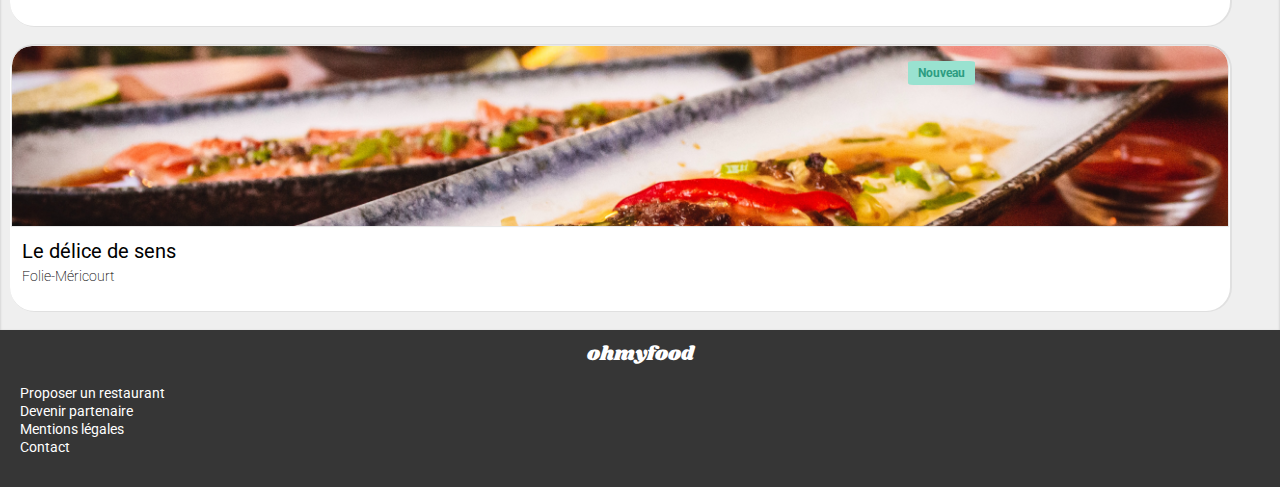
==== commit 48e1fe04: "my project" ====
--- a/index.html
+++ b/index.html
@@ -1,137 +1,137 @@
-<!DOCTYPE html>
-<html lang="fr">
-<head>
-    <meta charset="UTF-8">
-    <meta name="viewport" content="width=device-width, initial-scale=1.0">
-    <link rel="stylesheet" href="https://use.fontawesome.com/releases/v5.15.1/css/all.css" integrity="sha384-vp86vTRFVJgpjF9jiIGPEEqYqlDwgyBgEF109VFjmqGmIY/Y4HV4d3Gp2irVfcrp" crossorigin="anonymous">
-    <link href="https://fonts.googleapis.com/css2?family=Shrikhand&display=swap" rel="stylesheet" />
-    <link href="https://fonts.googleapis.com/css2?family=Roboto&display=swap" rel="stylesheet" />
-    <link rel="stylesheet" href="css/style.css">
-    <title>ohmyfood</title>
-</head>
-
-<body>
-  <div class="ball-spin">
-    <div class="load-ball load-ball--index load-ball-spin load-ball-spin--index">
-    </div>
-  </div>
-  <header class="header-title">
-    <h1>ohmyfood</h1>
-  </header>
-
-  <div class="resto-body">
-    
-      <nav class="localisation">
-        <i class="fas fa-map-marker-alt mapmarker"></i>
-        <p><strong>Paris, Belleville</strong></p>
-      </nav>
-        
-    <section class="discover">
-      <h2 class="reserve">Réservez le menu qui<br> vous convient</h2>
-      <p>Découvrez des restaurants d'exception,<br> Selectionnez par nos soins.</p>
-      <button type="submit" class="btn">Explorer nos restaurants</button>
-    </section>
-
-    <section class="section-function">
-      <h2 class="index">Fonctionnement</h2>
-      <div class="function">
-        <div class="section-block">
-          <div class="step">1</div>
-          <i class="fas fa-mobile-alt"></i>
-          <p>Choisissez un restaurant</p>
-        </div>
-  
-        <div class="section-block">
-          <div class="step">2</div>
-          <i class="fas fa-list"></i>
-          <p>Composez votre menu</p>
-        </div>
-  
-        <div class="section-block">
-          <div class="step">3</div>
-          <i class="fas fa-store"></i>
-          <p>Dégustez au restaurant</p>
-        </div>
-      </div>
-    </section>
-  
-    <section class="section-restos">
-      <h2 class="index">Restaurants</h2>
-      <div class="section-restaurants">
-        <a href="palettegout.html">
-          <figure>
-            <span class="click-new">Nouveau</span>
-            <div class="img"><img src="../images/palettegout.jpg" class="img" alt="palette"/></div>
-            
-            <figcaption>
-              <div>
-                <h3 class="index">La palette du gout</h3>
-                <i class="fas fa-heart"></i><i class="fas hidden fa-heart"></i>
-              </div>
-              <p>Ménilmontant</p>
-            </figcaption>
-            
-          </figure>
-        </a>
-             
-        <a href="enchantée.html">
-          <figure>
-            <span class="click-new">Nouveau</span>
-            <div class="img"><img src="../images/enchantee.jpg" class="img" alt="enchantee"/></div>
-            
-            <figcaption>
-              <div>
-                <h3 class="index">La note enchantée</h3>
-                <i class="fas fa-heart"></i><i class="fas hidden fa-heart"></i>
-              </div>
-              <p>Charonne</p>      
-            </figcaption>
-          </figure>
-        </a>
-  
-        <a href="française.html">
-          <figure>
-            <span class="click-new">Nouveau</span>
-            <div class="img"><img src="../images/francaise.jpg" class="img" alt="francaise"/></div>
-            
-            <figcaption>
-              <div>
-                <h3 class="index">A la française</h3>
-                <i class="fas fa-heart"></i><i class="fas hidden fa-heart"></i>
-              </div>
-              <p>Cité-Rouge</p>
-            </figcaption>
-          </figure>
-        </a>
-  
-        <a href="délice.html">
-          <figure>
-            <span class="click-new">Nouveau</span>
-            <div class="img"><img src="../images/délice.jpg" class="img" alt="délice"/></div>
-            
-            <figcaption>
-              <div>
-                <h3 class="index">Le délice de sens</h3>
-                <i class="fas fa-heart"></i><i class="fas hidden fa-heart"></i>
-              </div>
-              <p>Folie-Méricourt</p>
-            </figcaption>
-          </figure>
-        </a>
-      </div>
-    </section>
-
-  </div>
-
-  <footer class="foot">
-    <h2 class="footer">ohmyfood</h2>
-     <ul>
-      <li><i class="fas fa-utensils"></i><a href=""> Proposer un restaurant</a></li>
-      <li><i class="fas fa-hands-helping"></i><a href=""> Devenir partenaire</a></li>
-      <li><a href="#">Mentions légales</a></li>
-      <li><a href="mailto:ohmyfood@sfr.fr"> Contact</a></li>
-    </ul>
-  </footer>
-  
-  </body>
+<!DOCTYPE html>
+<html lang="fr">
+<head>
+    <meta charset="UTF-8">
+    <meta name="viewport" content="width=device-width, initial-scale=1.0">
+    <link rel="stylesheet" href="https://use.fontawesome.com/releases/v5.15.1/css/all.css" integrity="sha384-vp86vTRFVJgpjF9jiIGPEEqYqlDwgyBgEF109VFjmqGmIY/Y4HV4d3Gp2irVfcrp" crossorigin="anonymous">
+    <link href="https://fonts.googleapis.com/css2?family=Shrikhand&display=swap" rel="stylesheet" />
+    <link href="https://fonts.googleapis.com/css2?family=Roboto&display=swap" rel="stylesheet" />
+    <link rel="stylesheet" href="css/style.css">
+    <title>ohmyfood</title>
+</head>
+
+<body>
+  <div class="ball-spin">
+    <div class="load-ball load-ball--index load-ball-spin load-ball-spin--index">
+    </div>
+  </div>
+  <header class="header-title">
+    <h1>ohmyfood</h1>
+  </header>
+
+  <div class="resto-body">
+    
+      <nav class="localisation">
+        <i class="fas fa-map-marker-alt mapmarker"></i>
+        <p><strong>Paris, Belleville</strong></p>
+      </nav>
+        
+    <section class="discover">
+      <h2 class="reserve">Réservez le menu qui<br> vous convient</h2>
+      <p>Découvrez des restaurants d'exception,<br> Selectionnez par nos soins.</p>
+      <button type="submit" class="btn">Explorer nos restaurants</button>
+    </section>
+
+    <section class="section-function">
+      <h2 class="index">Fonctionnement</h2>
+      <div class="function">
+        <div class="section-block">
+          <div class="step">1</div>
+          <i class="fas fa-mobile-alt"></i>
+          <p>Choisissez un restaurant</p>
+        </div>
+  
+        <div class="section-block">
+          <div class="step">2</div>
+          <i class="fas fa-list"></i>
+          <p>Composez votre menu</p>
+        </div>
+  
+        <div class="section-block">
+          <div class="step">3</div>
+          <i class="fas fa-store"></i>
+          <p>Dégustez au restaurant</p>
+        </div>
+      </div>
+    </section>
+  
+    <section class="section-restos">
+      <h2 class="index">Restaurants</h2>
+      <div class="section-restaurants">
+        <a href="palettegout.html">
+          <figure>
+            <span class="click-new">Nouveau</span>
+            <div class="img"><img src="../images/palettegout.jpg" class="img" alt="palette"/></div>
+            
+            <figcaption>
+              <div>
+                <h3 class="index">La palette du gout</h3>
+                <i class="fas fa-heart"></i><i class="fas hidden fa-heart"></i>
+              </div>
+              <p>Ménilmontant</p>
+            </figcaption>
+            
+          </figure>
+        </a>
+             
+        <a href="enchantée.html">
+          <figure>
+            <span class="click-new">Nouveau</span>
+            <div class="img"><img src="../images/enchantee.jpg" class="img" alt="enchantee"/></div>
+            
+            <figcaption>
+              <div>
+                <h3 class="index">La note enchantée</h3>
+                <i class="fas fa-heart"></i><i class="fas hidden fa-heart"></i>
+              </div>
+              <p>Charonne</p>      
+            </figcaption>
+          </figure>
+        </a>
+  
+        <a href="française.html">
+          <figure>
+            <span class="click-new">Nouveau</span>
+            <div class="img"><img src="../images/francaise.jpg" class="img" alt="francaise"/></div>
+            
+            <figcaption>
+              <div>
+                <h3 class="index">A la française</h3>
+                <i class="fas fa-heart"></i><i class="fas hidden fa-heart"></i>
+              </div>
+              <p>Cité-Rouge</p>
+            </figcaption>
+          </figure>
+        </a>
+  
+        <a href="délice.html">
+          <figure>
+            <span class="click-new">Nouveau</span>
+            <div class="img"><img src="../images/délice.jpg" class="img" alt="délice"/></div>
+            
+            <figcaption>
+              <div>
+                <h3 class="index">Le délice de sens</h3>
+                <i class="fas fa-heart"></i><i class="fas hidden fa-heart"></i>
+              </div>
+              <p>Folie-Méricourt</p>
+            </figcaption>
+          </figure>
+        </a>
+      </div>
+    </section>
+
+  </div>
+
+  <footer class="foot">
+    <h2 class="footer">ohmyfood</h2>
+     <ul>
+      <li><i class="fas fa-utensils"></i><a href=""> Proposer un restaurant</a></li>
+      <li><i class="fas fa-hands-helping"></i><a href=""> Devenir partenaire</a></li>
+      <li><a href="#">Mentions légales</a></li>
+      <li><a href="mailto:ohmyfood@sfr.fr"> Contact</a></li>
+    </ul>
+  </footer>
+  
+  </body>
 </html>--- a/css/style.css
+++ b/css/style.css
@@ -445,9 +445,9 @@
   margin: 5px;
 }
 
-/*/.gps-wrap {
-  max-width: 1200px;
-  margin: 5px;
+/*/.gps-wrap {
+  max-width: 1200px;
+  margin: 5px;
 }/*/
 nav {
   margin: 0px;
